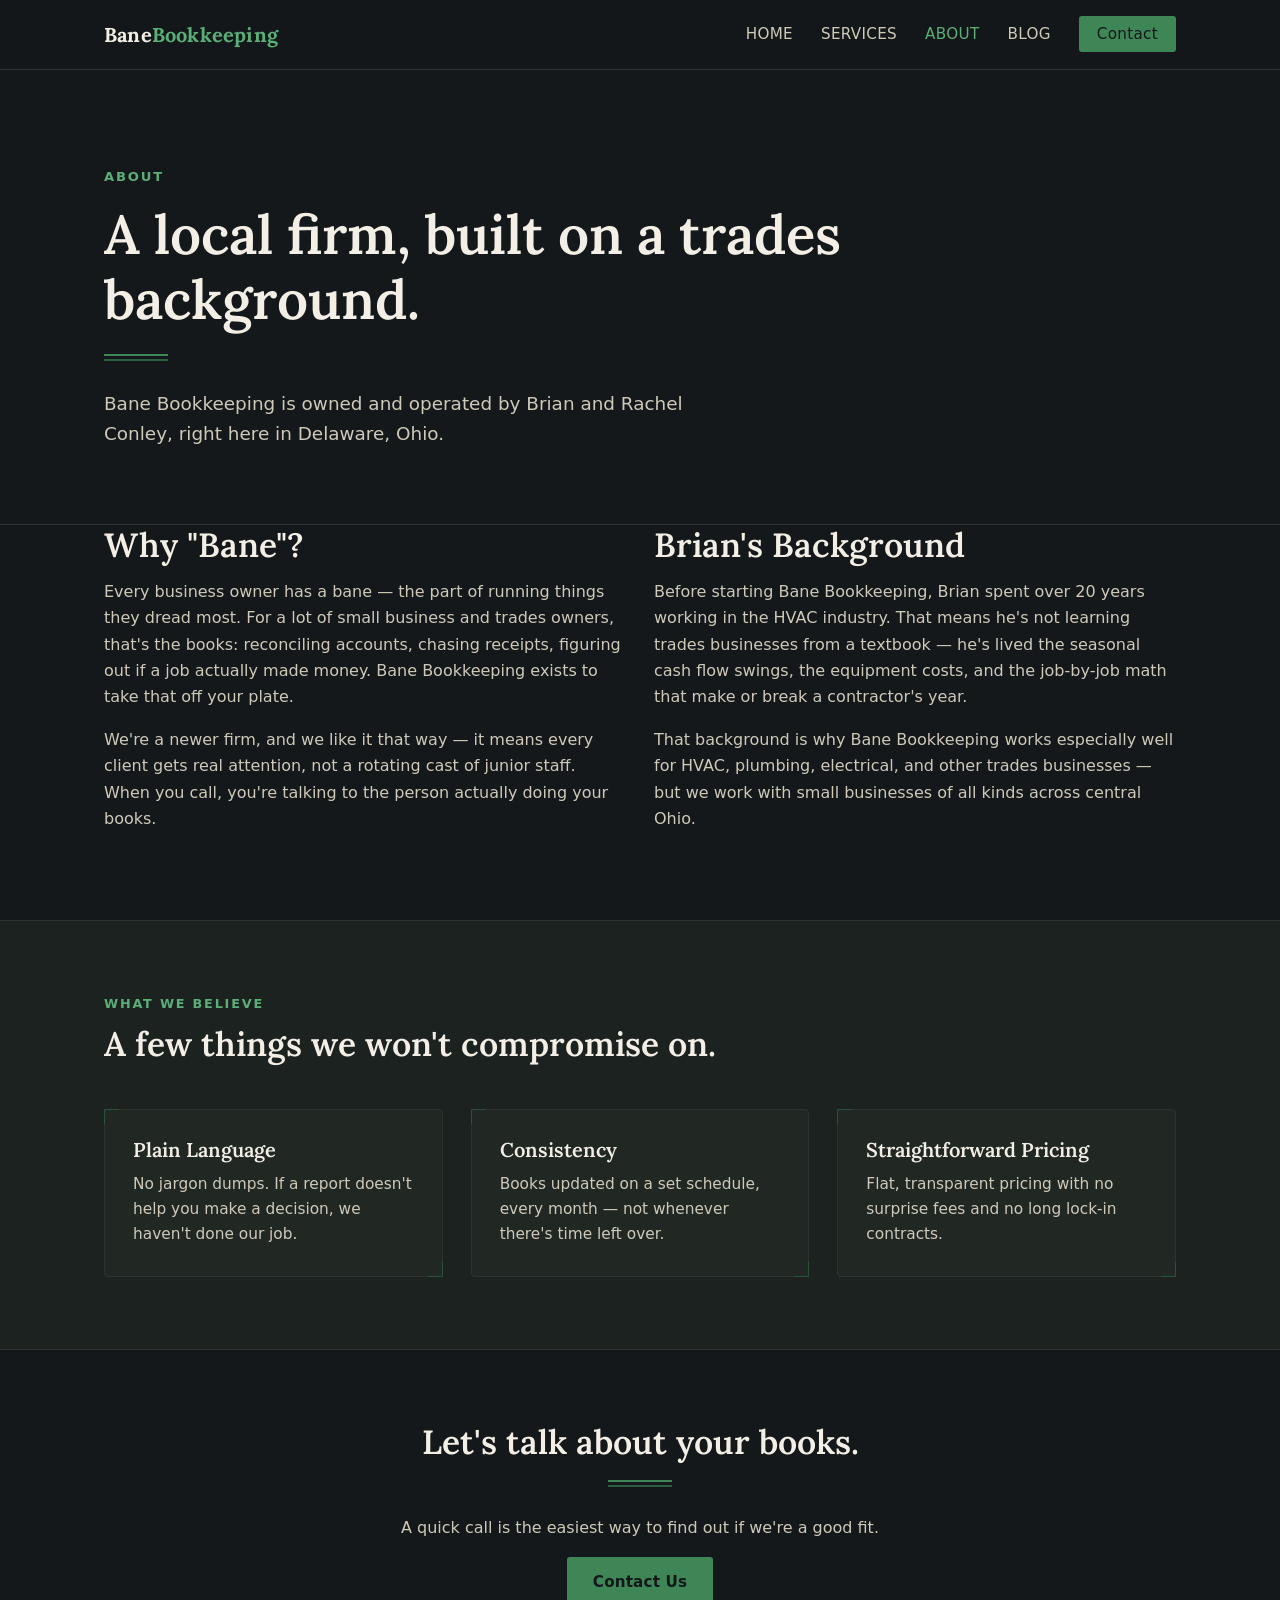
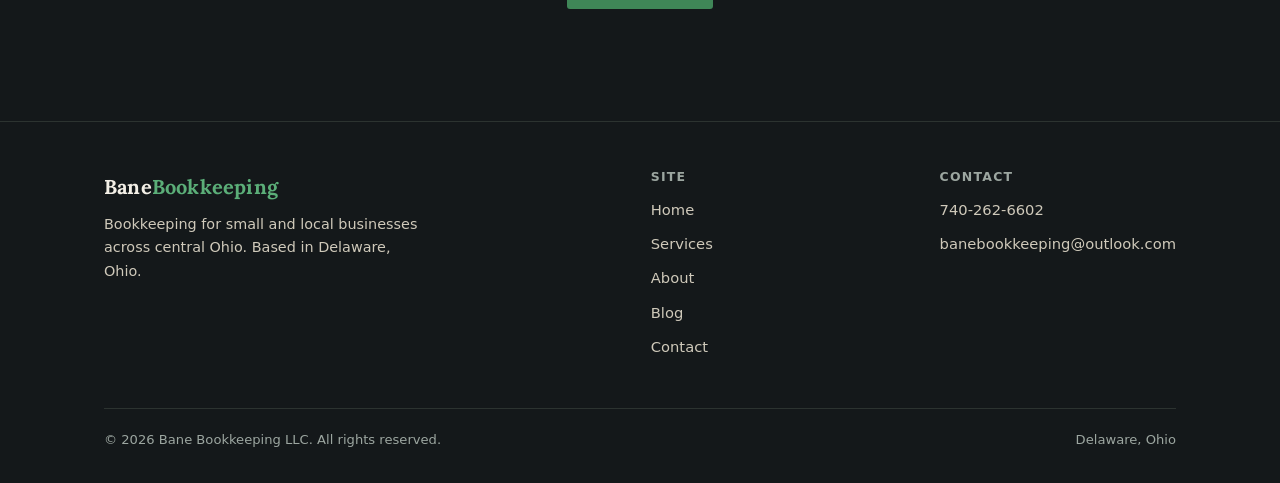
==== about.html @ 579a9846 "Add files via upload" ====
<!DOCTYPE html>
<html lang="en">
<head>
<meta charset="UTF-8">
<meta name="viewport" content="width=device-width, initial-scale=1.0">
<title>About | Bane Bookkeeping</title>
<meta name="description" content="Bane Bookkeeping is owned and operated by Brian and Rachel Conley, based in Delaware, Ohio, serving small businesses and trades across central Ohio.">
<link rel="stylesheet" href="styles.css">
</head>
<body>

<header class="site-header">
  <div class="nav-inner">
    <a href="index.html" class="brand">Bane<span>Bookkeeping</span></a>
    <nav class="main-nav" aria-label="Primary">
      <ul>
        <li><a href="index.html">Home</a></li>
        <li><a href="services.html">Services</a></li>
        <li><a href="about.html" aria-current="page">About</a></li>
        <li><a href="blog.html">Blog</a></li>
        <li><a href="contact.html" class="nav-cta">Contact</a></li>
      </ul>
    </nav>
    <button class="menu-toggle" aria-label="Toggle menu" aria-expanded="false">☰</button>
  </div>
</header>

<main>

  <section class="hero" style="padding-bottom:56px;">
    <div class="wrap">
      <div class="eyebrow">About</div>
      <h1>A local firm, built on a trades background.</h1>
      <div class="ledger-rule"><span></span><span></span></div>
      <p class="lede">Bane Bookkeeping is owned and operated by Brian and Rachel Conley, right here in Delaware, Ohio.</p>
    </div>
  </section>

  <section style="padding-top:0;">
    <div class="wrap">
      <div class="grid grid-2">
        <div>
          <h2>Why "Bane"?</h2>
          <p>Every business owner has a bane — the part of running things they dread most. For a lot of small business and trades owners, that's the books: reconciling accounts, chasing receipts, figuring out if a job actually made money. Bane Bookkeeping exists to take that off your plate.</p>
          <p>We're a newer firm, and we like it that way — it means every client gets real attention, not a rotating cast of junior staff. When you call, you're talking to the person actually doing your books.</p>
        </div>
        <div>
          <h2>Brian's Background</h2>
          <p>Before starting Bane Bookkeeping, Brian spent over 20 years working in the HVAC industry. That means he's not learning trades businesses from a textbook — he's lived the seasonal cash flow swings, the equipment costs, and the job-by-job math that make or break a contractor's year.</p>
          <p>That background is why Bane Bookkeeping works especially well for HVAC, plumbing, electrical, and other trades businesses — but we work with small businesses of all kinds across central Ohio.</p>
        </div>
      </div>
    </div>
  </section>

  <section class="alt">
    <div class="wrap">
      <div class="section-head">
        <div class="eyebrow">What We Believe</div>
        <h2>A few things we won't compromise on.</h2>
      </div>
      <div class="grid grid-3">
        <div class="card tick-frame">
          <h3>Plain Language</h3>
          <p>No jargon dumps. If a report doesn't help you make a decision, we haven't done our job.</p>
        </div>
        <div class="card tick-frame">
          <h3>Consistency</h3>
          <p>Books updated on a set schedule, every month — not whenever there's time left over.</p>
        </div>
        <div class="card tick-frame">
          <h3>Straightforward Pricing</h3>
          <p>Flat, transparent pricing with no surprise fees and no long lock-in contracts.</p>
        </div>
      </div>
    </div>
  </section>

  <section class="cta-band">
    <div class="wrap">
      <h2>Let's talk about your books.</h2>
      <div class="ledger-rule center"><span></span><span></span></div>
      <p>A quick call is the easiest way to find out if we're a good fit.</p>
      <a href="contact.html" class="btn btn-primary">Contact Us</a>
    </div>
  </section>

</main>

<footer class="site-footer">
  <div class="wrap">
    <div class="footer-inner">
      <div class="footer-brand">
        <a href="index.html" class="brand">Bane<span>Bookkeeping</span></a>
        <p>Bookkeeping for small and local businesses across central Ohio. Based in Delaware, Ohio.</p>
      </div>
      <div class="footer-col">
        <h4>Site</h4>
        <ul>
          <li><a href="index.html">Home</a></li>
          <li><a href="services.html">Services</a></li>
          <li><a href="about.html">About</a></li>
          <li><a href="blog.html">Blog</a></li>
          <li><a href="contact.html">Contact</a></li>
        </ul>
      </div>
      <div class="footer-col">
        <h4>Contact</h4>
        <ul>
          <li><a href="tel:7402626602">740-262-6602</a></li>
          <li><a href="mailto:banebookkeeping@outlook.com">banebookkeeping@outlook.com</a></li>
        </ul>
      </div>
    </div>
    <div class="footer-bottom">
      <span>&copy; 2026 Bane Bookkeeping LLC. All rights reserved.</span>
      <span>Delaware, Ohio</span>
    </div>
  </div>
</footer>

<script src="nav.js"></script>
</body>
</html>
---- styles.css ----
/* ===========================================================
   Bane Bookkeeping — Design System
   =========================================================== */

@import url('https://fonts.googleapis.com/css2?family=Lora:ital,wght@0,400;0,500;0,600;0,700;1,400&display=swap');

:root {
  /* Color */
  --bg: #14181a;
  --bg-panel: #1c2220;
  --bg-panel-raised: #212824;
  --line: #2c3330;
  --green: #3f8657;
  --green-bright: #5bae78;
  --green-dim: #2c5f3f;
  --cream: #f3efe6;
  --cream-dim: #cfc9ba;
  --muted: #9ca6a0;

  /* Type */
  --font-display: 'Lora', Georgia, 'Times New Roman', serif;
  --font-body: 'DejaVu Sans', 'Verdana', 'Helvetica Neue', Arial, sans-serif;

  /* Layout */
  --max-width: 1120px;
  --gutter: 24px;
}

* { box-sizing: border-box; }

html {
  scroll-behavior: smooth;
}

body {
  margin: 0;
  background: var(--bg);
  color: var(--cream);
  font-family: var(--font-body);
  font-size: 16px;
  line-height: 1.65;
  -webkit-font-smoothing: antialiased;
}

h1, h2, h3, h4 {
  font-family: var(--font-display);
  color: var(--cream);
  margin: 0 0 0.4em;
  line-height: 1.2;
  font-weight: 600;
}

h1 { font-size: clamp(2.1rem, 4.5vw, 3.4rem); }
h2 { font-size: clamp(1.5rem, 2.8vw, 2.1rem); }
h3 { font-size: 1.25rem; }

p { margin: 0 0 1em; color: var(--cream-dim); }

a { color: var(--green-bright); text-decoration: none; }
a:hover { text-decoration: underline; }

a:focus-visible,
button:focus-visible {
  outline: 2px solid var(--green-bright);
  outline-offset: 3px;
}

img { max-width: 100%; display: block; }

.wrap {
  max-width: var(--max-width);
  margin: 0 auto;
  padding: 0 var(--gutter);
}

/* ---------- Ledger rule (signature divider) ---------- */
.ledger-rule {
  display: flex;
  flex-direction: column;
  gap: 3px;
  width: 64px;
  margin: 18px 0 28px;
}
.ledger-rule span {
  display: block;
  height: 2px;
  background: var(--green);
}
.ledger-rule span:last-child { background: var(--green-dim); }

.ledger-rule.center { margin-left: auto; margin-right: auto; }

/* ---------- Corner ticks (signature motif) ---------- */
.tick-frame {
  position: relative;
}
.tick-frame::before,
.tick-frame::after {
  content: "";
  position: absolute;
  width: 14px;
  height: 14px;
  border: 1px solid var(--green-dim);
  opacity: 0.7;
}
.tick-frame::before { top: -1px; left: -1px; border-right: none; border-bottom: none; }
.tick-frame::after { bottom: -1px; right: -1px; border-left: none; border-top: none; }

/* ---------- Header / Nav ---------- */
header.site-header {
  border-bottom: 1px solid var(--line);
  position: sticky;
  top: 0;
  z-index: 50;
  background: rgba(20, 24, 26, 0.92);
  backdrop-filter: blur(6px);
  z-index: 50;
}
.nav-inner {
  display: flex;
  align-items: center;
  justify-content: space-between;
  padding: 18px var(--gutter);
  max-width: var(--max-width);
  margin: 0 auto;
  position: relative;
}
.brand {
  font-family: var(--font-display);
  font-weight: 700;
  font-size: 1.25rem;
  color: var(--cream);
  letter-spacing: 0.01em;
}
.brand span { color: var(--green-bright); }
.brand:hover { text-decoration: none; }

nav.main-nav ul {
  list-style: none;
  display: flex;
  gap: 28px;
  margin: 0;
  padding: 0;
}
nav.main-nav a {
  color: var(--cream-dim);
  font-size: 0.95rem;
  letter-spacing: 0.02em;
  text-transform: uppercase;
  font-weight: 500;
}
nav.main-nav a:hover,
nav.main-nav a[aria-current="page"] {
  color: var(--green-bright);
  text-decoration: none;
}

.nav-cta {
  background: var(--green);
  color: var(--bg) !important;
  padding: 9px 18px;
  border-radius: 3px;
  font-weight: 600;
  text-transform: none !important;
}
.nav-cta:hover { background: var(--green-bright); text-decoration: none; }

.menu-toggle {
  display: none;
  background: none;
  border: 1px solid var(--line);
  color: var(--cream);
  padding: 8px 12px;
  font-size: 1.1rem;
  border-radius: 3px;
}

/* ---------- Hero ---------- */
.hero {
  padding: 96px 0 80px;
  border-bottom: 1px solid var(--line);
}
.hero .eyebrow {
  color: var(--green-bright);
  text-transform: uppercase;
  letter-spacing: 0.14em;
  font-size: 0.82rem;
  font-weight: 600;
  margin-bottom: 14px;
}
.hero h1 { max-width: 780px; }
.hero .lede {
  max-width: 620px;
  font-size: 1.15rem;
  color: var(--cream-dim);
}
.hero-actions {
  display: flex;
  gap: 16px;
  margin-top: 32px;
  flex-wrap: wrap;
}

.btn {
  display: inline-block;
  padding: 13px 26px;
  border-radius: 3px;
  font-weight: 600;
  font-size: 0.95rem;
  letter-spacing: 0.01em;
}
.btn-primary {
  background: var(--green);
  color: var(--bg);
}
.btn-primary:hover { background: var(--green-bright); text-decoration: none; }
.btn-ghost {
  border: 1px solid var(--line);
  color: var(--cream);
}
.btn-ghost:hover { border-color: var(--green); color: var(--green-bright); text-decoration: none; }

/* ---------- Sections ---------- */
section { padding: 72px 0; }
section.alt { background: var(--bg-panel); border-top: 1px solid var(--line); border-bottom: 1px solid var(--line); }

.section-head { max-width: 640px; margin-bottom: 44px; }
.section-head .eyebrow {
  color: var(--green-bright);
  text-transform: uppercase;
  letter-spacing: 0.14em;
  font-size: 0.8rem;
  font-weight: 600;
  margin-bottom: 10px;
}

.grid {
  display: grid;
  gap: 28px;
}
.grid-2 { grid-template-columns: repeat(2, 1fr); }
.grid-3 { grid-template-columns: repeat(3, 1fr); }

.card {
  background: var(--bg-panel-raised);
  border: 1px solid var(--line);
  padding: 28px;
  border-radius: 4px;
}
.card h3 { margin-bottom: 10px; }
.card p { margin-bottom: 0; font-size: 0.96rem; }
.card .tick-frame { padding: 0; }

.service-num {
  font-family: var(--font-display);
  color: var(--green-dim);
  font-size: 0.85rem;
  letter-spacing: 0.08em;
  margin-bottom: 10px;
  display: block;
}

/* ---------- Differentiator strip ---------- */
.strip {
  display: flex;
  gap: 40px;
  align-items: flex-start;
  padding: 40px;
  background: var(--bg-panel-raised);
  border: 1px solid var(--line);
  border-radius: 4px;
}
.strip .years {
  font-family: var(--font-display);
  font-size: 3rem;
  color: var(--green-bright);
  line-height: 1;
  white-space: nowrap;
}
.strip .years small {
  display: block;
  font-size: 0.85rem;
  color: var(--muted);
  font-family: var(--font-body);
  text-transform: uppercase;
  letter-spacing: 0.1em;
  margin-top: 6px;
}

/* ---------- Footer ---------- */
footer.site-footer {
  border-top: 1px solid var(--line);
  padding: 48px 0 32px;
  margin-top: 40px;
}
.footer-inner {
  display: flex;
  justify-content: space-between;
  gap: 32px;
  flex-wrap: wrap;
}
.footer-brand .brand { display: inline-block; margin-bottom: 10px; }
.footer-brand p { font-size: 0.9rem; max-width: 320px; }
.footer-col h4 {
  font-family: var(--font-body);
  text-transform: uppercase;
  letter-spacing: 0.1em;
  font-size: 0.78rem;
  color: var(--muted);
  margin-bottom: 12px;
}
.footer-col ul { list-style: none; margin: 0; padding: 0; }
.footer-col li { margin-bottom: 8px; }
.footer-col a { color: var(--cream-dim); font-size: 0.92rem; }
.footer-bottom {
  margin-top: 40px;
  padding-top: 20px;
  border-top: 1px solid var(--line);
  font-size: 0.82rem;
  color: var(--muted);
  display: flex;
  justify-content: space-between;
  flex-wrap: wrap;
  gap: 10px;
}

/* ---------- Forms (Contact) ---------- */
.field { margin-bottom: 20px; }
.field label {
  display: block;
  font-size: 0.85rem;
  text-transform: uppercase;
  letter-spacing: 0.08em;
  color: var(--muted);
  margin-bottom: 8px;
}
.field input,
.field textarea {
  width: 100%;
  background: var(--bg-panel);
  border: 1px solid var(--line);
  color: var(--cream);
  padding: 12px 14px;
  border-radius: 3px;
  font-family: var(--font-body);
  font-size: 0.98rem;
}
.field input:focus,
.field textarea:focus {
  outline: none;
  border-color: var(--green);
}
.field textarea { min-height: 140px; resize: vertical; }

/* ---------- Contact info list ---------- */
.contact-list { list-style: none; margin: 0; padding: 0; }
.contact-list li {
  padding: 16px 0;
  border-bottom: 1px solid var(--line);
}
.contact-list li:first-child { padding-top: 0; }
.contact-list .label {
  display: block;
  font-size: 0.78rem;
  text-transform: uppercase;
  letter-spacing: 0.1em;
  color: var(--green-bright);
  margin-bottom: 4px;
}
.contact-list a, .contact-list span.value { color: var(--cream); font-size: 1.05rem; }

/* ---------- Blog ---------- */
.post-list { display: flex; flex-direction: column; }
.post-row {
  display: grid;
  grid-template-columns: 140px 1fr;
  gap: 28px;
  padding: 28px 0;
  border-bottom: 1px solid var(--line);
}
.post-row:first-child { padding-top: 0; }
.post-date {
  font-family: var(--font-display);
  color: var(--muted);
  font-size: 0.9rem;
  padding-top: 4px;
}
.post-row h3 { margin-bottom: 8px; }
.post-row h3 a { color: var(--cream); }
.post-row h3 a:hover { color: var(--green-bright); text-decoration: none; }
.post-tag {
  display: inline-block;
  font-size: 0.72rem;
  text-transform: uppercase;
  letter-spacing: 0.08em;
  color: var(--green-bright);
  border: 1px solid var(--green-dim);
  padding: 3px 9px;
  border-radius: 20px;
  margin-bottom: 10px;
}

article.post-body { max-width: 700px; }
article.post-body h2 { margin-top: 1.6em; }
article.post-body p { color: var(--cream-dim); }

/* ---------- CTA band ---------- */
.cta-band {
  text-align: center;
  padding: 72px 0;
}
.cta-band h2 { margin-bottom: 12px; }
.cta-band p { max-width: 520px; margin-left: auto; margin-right: auto; }
.cta-band .ledger-rule { margin-left: auto; margin-right: auto; }

/* ---------- Responsive ---------- */
@media (max-width: 860px) {
  .grid-3 { grid-template-columns: 1fr 1fr; }
  .strip { flex-direction: column; gap: 16px; }
}

@media (max-width: 680px) {
  nav.main-nav { display: none; }
  nav.main-nav.open {
    display: block;
    position: absolute;
    top: 100%;
    left: 0;
    right: 0;
    background: var(--bg-panel);
    border-bottom: 1px solid var(--line);
    padding: 20px var(--gutter);
  }
  nav.main-nav.open ul { flex-direction: column; gap: 18px; }
  .menu-toggle { display: inline-block; }
  .grid-2, .grid-3 { grid-template-columns: 1fr; }
  .footer-inner { flex-direction: column; }
  .post-row { grid-template-columns: 1fr; gap: 6px; }
  .hero { padding: 64px 0 56px; }
  section { padding: 52px 0; }
}

@media (prefers-reduced-motion: reduce) {
  html { scroll-behavior: auto; }
}
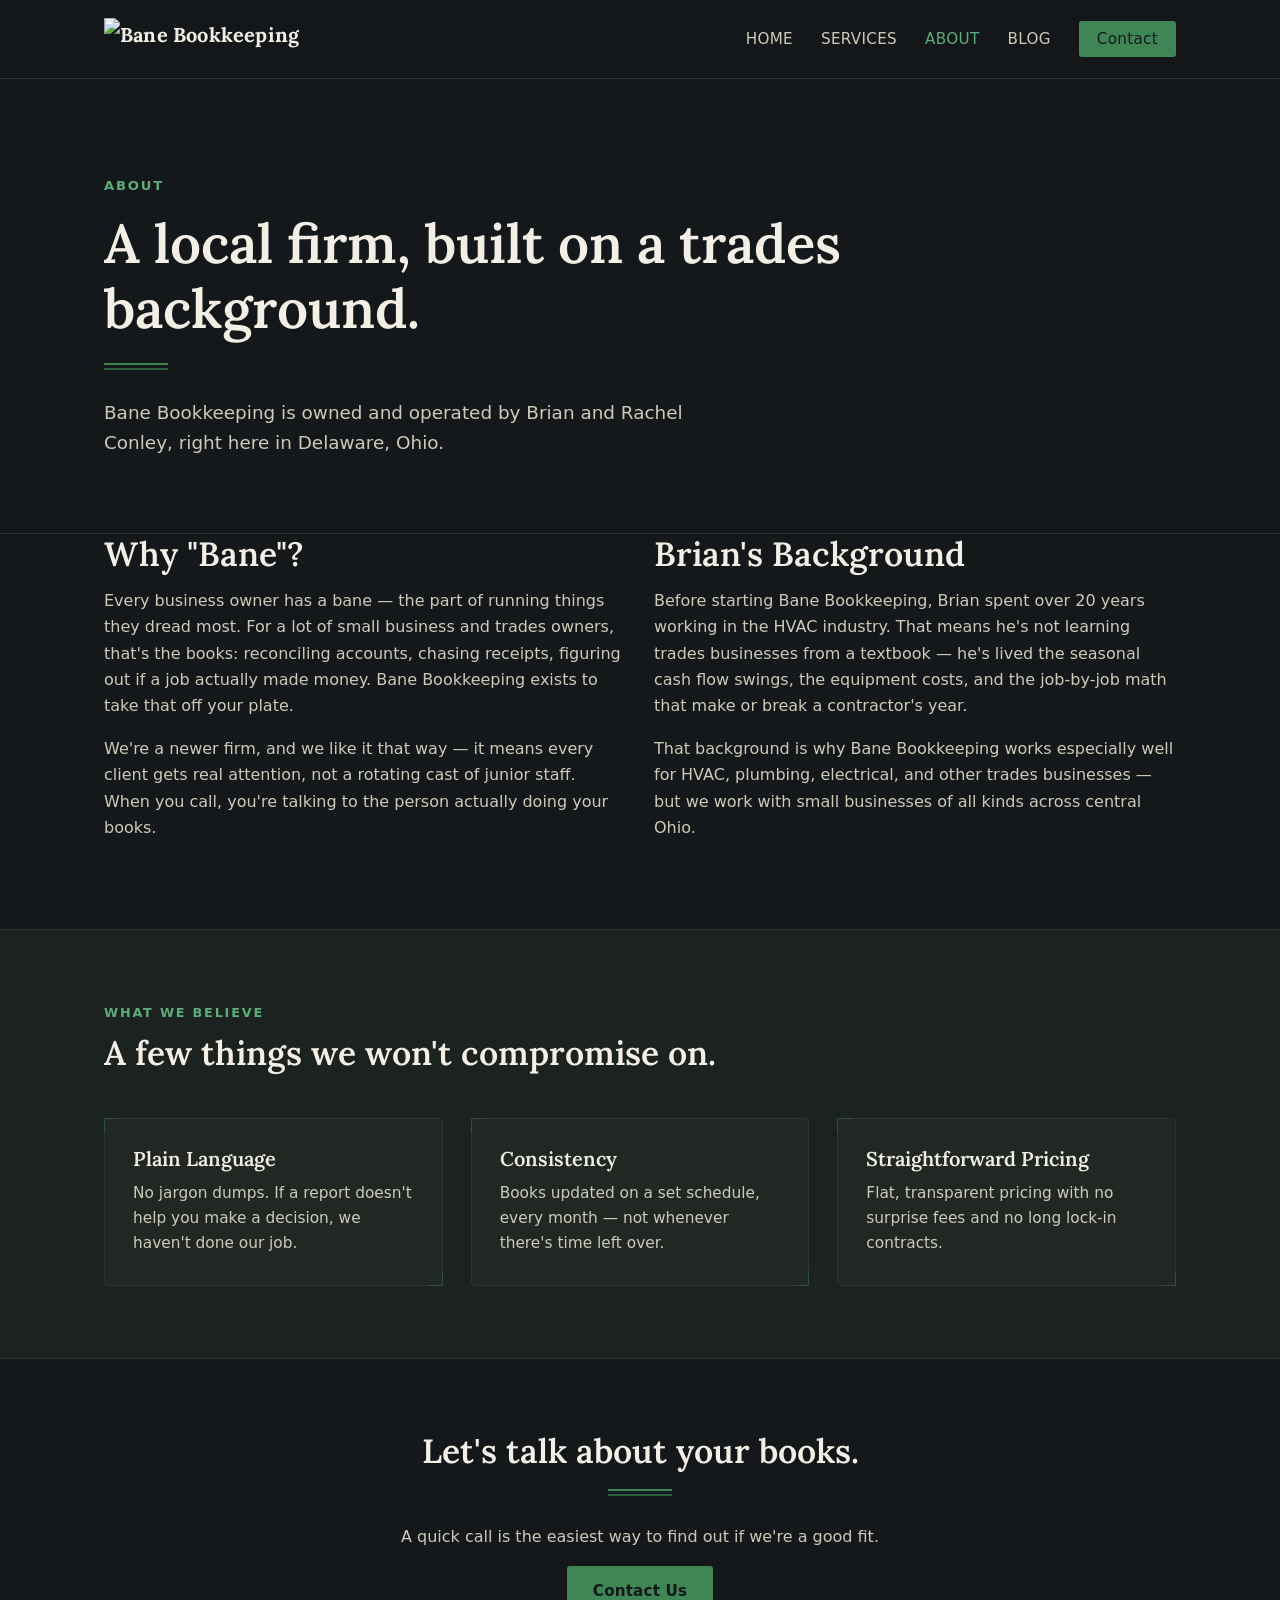
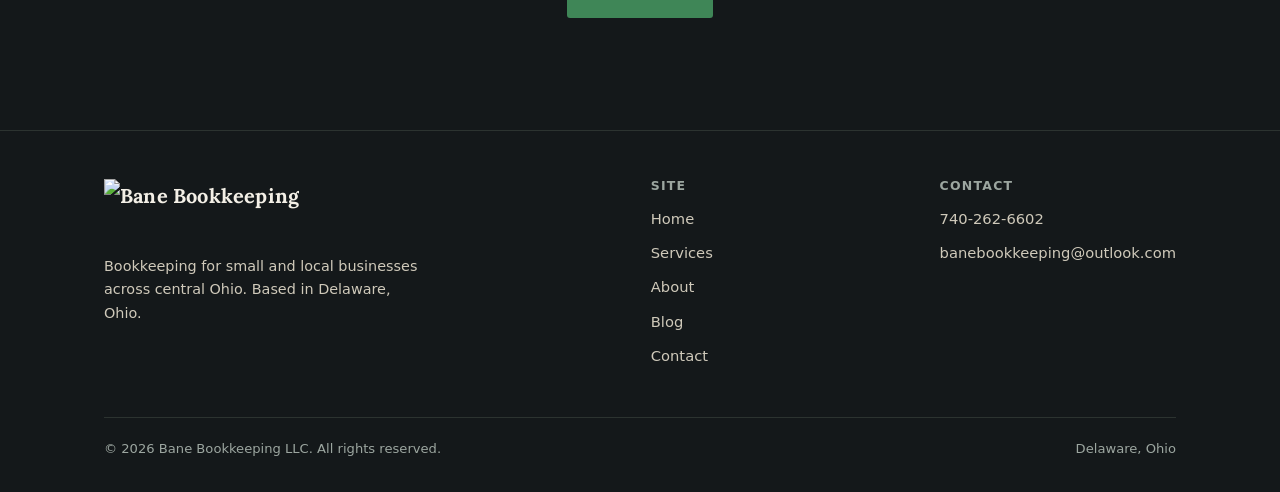
==== commit fe2c09e8: "Add files via upload" ====
--- a/about.html
+++ b/about.html
@@ -11,7 +11,7 @@
 
 <header class="site-header">
   <div class="nav-inner">
-    <a href="index.html" class="brand">Bane<span>Bookkeeping</span></a>
+    <a href="index.html" class="brand"><img src="assets/bane-logo.png" alt="Bane Bookkeeping" class="brand-logo"></a>
     <nav class="main-nav" aria-label="Primary">
       <ul>
         <li><a href="index.html">Home</a></li>
@@ -91,7 +91,7 @@
   <div class="wrap">
     <div class="footer-inner">
       <div class="footer-brand">
-        <a href="index.html" class="brand">Bane<span>Bookkeeping</span></a>
+        <a href="index.html" class="brand"><img src="assets/bane-logo.png" alt="Bane Bookkeeping" class="brand-logo"></a>
         <p>Bookkeeping for small and local businesses across central Ohio. Based in Delaware, Ohio.</p>
       </div>
       <div class="footer-col">
--- a/styles.css
+++ b/styles.css
@@ -131,9 +131,19 @@
   font-size: 1.25rem;
   color: var(--cream);
   letter-spacing: 0.01em;
+  display: inline-flex;
+  align-items: center;
 }
 .brand span { color: var(--green-bright); }
 .brand:hover { text-decoration: none; }
+
+.brand-logo {
+  height: 42px;
+  width: auto;
+  display: block;
+}
+
+.footer-brand .brand-logo { height: 54px; margin-bottom: 12px; }
 
 nav.main-nav ul {
   list-style: none;
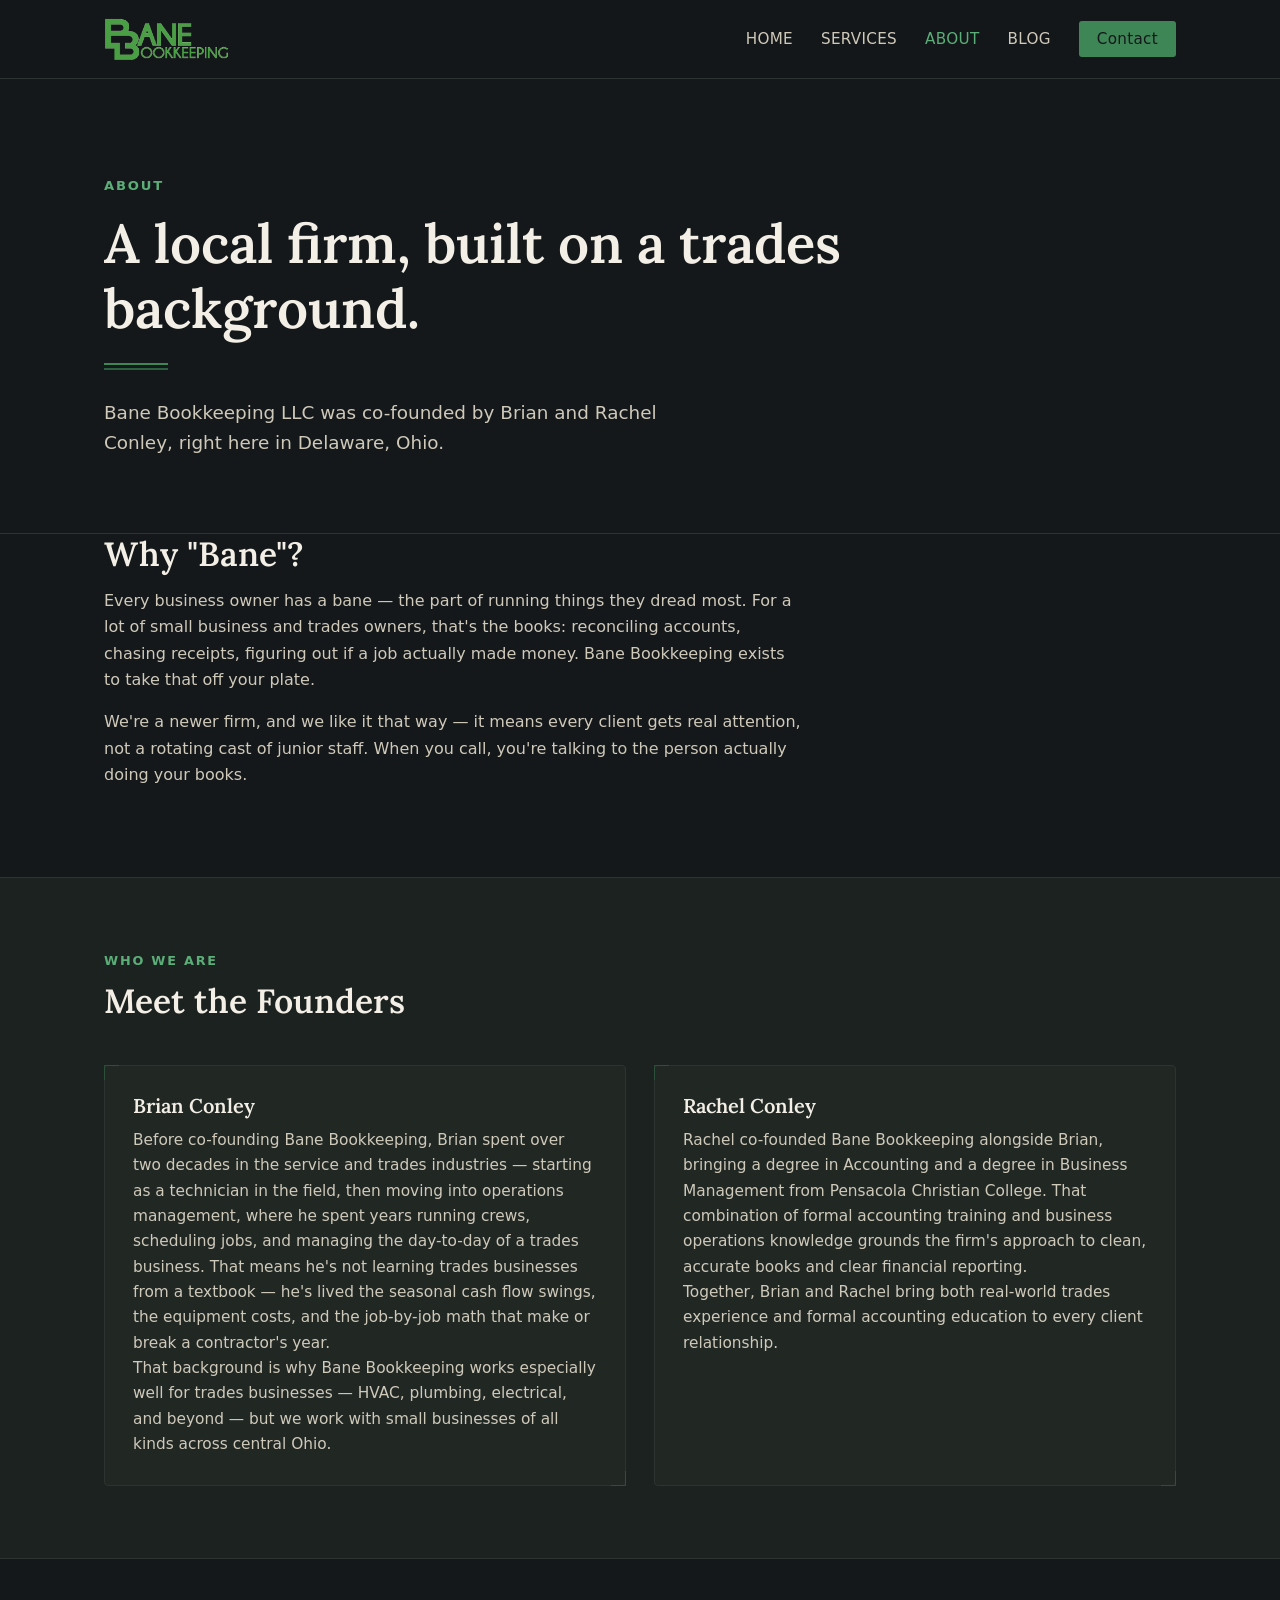
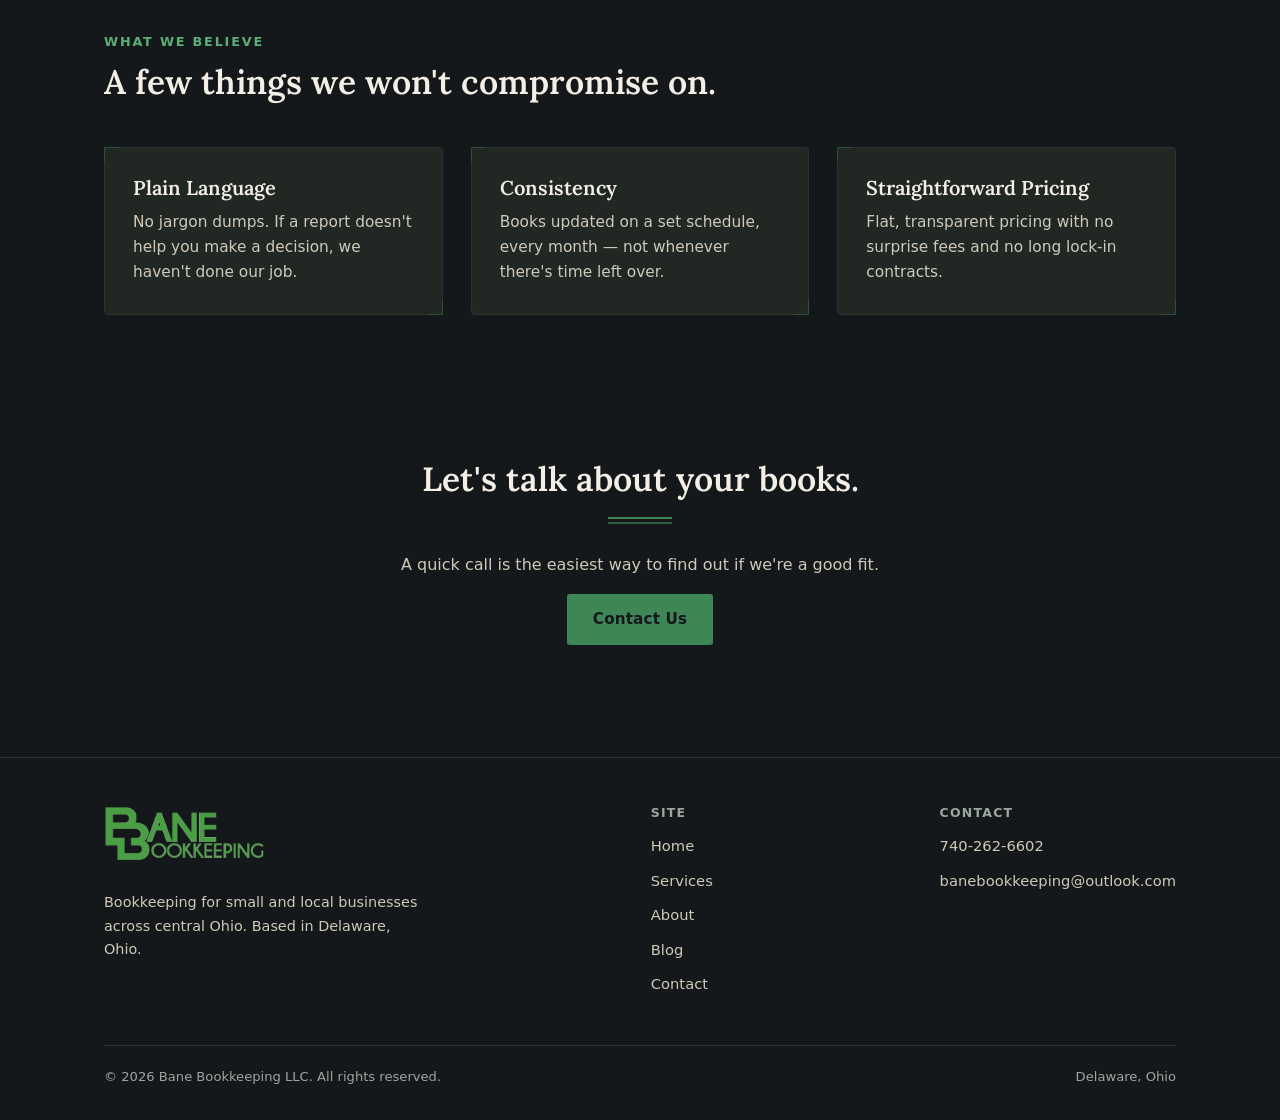
==== commit 495e7610: "Add files via upload" ====
--- a/about.html
+++ b/about.html
@@ -4,7 +4,7 @@
 <meta charset="UTF-8">
 <meta name="viewport" content="width=device-width, initial-scale=1.0">
 <title>About | Bane Bookkeeping</title>
-<meta name="description" content="Bane Bookkeeping is owned and operated by Brian and Rachel Conley, based in Delaware, Ohio, serving small businesses and trades across central Ohio.">
+<meta name="description" content="Bane Bookkeeping was co-founded by Brian and Rachel Conley, based in Delaware, Ohio, serving small businesses and trades across central Ohio.">
 <link rel="stylesheet" href="styles.css">
 </head>
 <body>
@@ -32,28 +32,43 @@
       <div class="eyebrow">About</div>
       <h1>A local firm, built on a trades background.</h1>
       <div class="ledger-rule"><span></span><span></span></div>
-      <p class="lede">Bane Bookkeeping is owned and operated by Brian and Rachel Conley, right here in Delaware, Ohio.</p>
+      <p class="lede">Bane Bookkeeping LLC was co-founded by Brian and Rachel Conley, right here in Delaware, Ohio.</p>
     </div>
   </section>
 
   <section style="padding-top:0;">
     <div class="wrap">
+      <div style="max-width:700px;">
+        <h2>Why "Bane"?</h2>
+        <p>Every business owner has a bane — the part of running things they dread most. For a lot of small business and trades owners, that's the books: reconciling accounts, chasing receipts, figuring out if a job actually made money. Bane Bookkeeping exists to take that off your plate.</p>
+        <p>We're a newer firm, and we like it that way — it means every client gets real attention, not a rotating cast of junior staff. When you call, you're talking to the person actually doing your books.</p>
+      </div>
+    </div>
+  </section>
+
+  <section class="alt">
+    <div class="wrap">
+      <div class="section-head">
+        <div class="eyebrow">Who We Are</div>
+        <h2>Meet the Founders</h2>
+      </div>
       <div class="grid grid-2">
-        <div>
-          <h2>Why "Bane"?</h2>
-          <p>Every business owner has a bane — the part of running things they dread most. For a lot of small business and trades owners, that's the books: reconciling accounts, chasing receipts, figuring out if a job actually made money. Bane Bookkeeping exists to take that off your plate.</p>
-          <p>We're a newer firm, and we like it that way — it means every client gets real attention, not a rotating cast of junior staff. When you call, you're talking to the person actually doing your books.</p>
+        <div class="card tick-frame">
+          <h3>Brian Conley</h3>
+          <p>Before co-founding Bane Bookkeeping, Brian spent over two decades in the service and trades industries — starting as a technician in the field, then moving into operations management, where he spent years running crews, scheduling jobs, and managing the day-to-day of a trades business. That means he's not learning trades businesses from a textbook — he's lived the seasonal cash flow swings, the equipment costs, and the job-by-job math that make or break a contractor's year.</p>
+          <p style="margin-bottom:0;">That background is why Bane Bookkeeping works especially well for trades businesses — HVAC, plumbing, electrical, and beyond — but we work with small businesses of all kinds across central Ohio.</p>
         </div>
-        <div>
-          <h2>Brian's Background</h2>
-          <p>Before starting Bane Bookkeeping, Brian spent over 20 years working in the HVAC industry. That means he's not learning trades businesses from a textbook — he's lived the seasonal cash flow swings, the equipment costs, and the job-by-job math that make or break a contractor's year.</p>
-          <p>That background is why Bane Bookkeeping works especially well for HVAC, plumbing, electrical, and other trades businesses — but we work with small businesses of all kinds across central Ohio.</p>
+        <div class="card tick-frame">
+          <h3>Rachel Conley</h3>
+          <p>Rachel co-founded Bane Bookkeeping alongside Brian, bringing a degree in Accounting and a degree in Business Management from Pensacola Christian College. That combination of formal accounting training and business operations knowledge grounds the firm's approach to clean, accurate books and clear financial reporting.</p>
+          <p style="margin-bottom:0;">Together, Brian and Rachel bring both real-world trades experience and formal accounting education to every client relationship.</p>
         </div>
       </div>
     </div>
   </section>
 
-  <section class="alt">
+
+  <section>
     <div class="wrap">
       <div class="section-head">
         <div class="eyebrow">What We Believe</div>
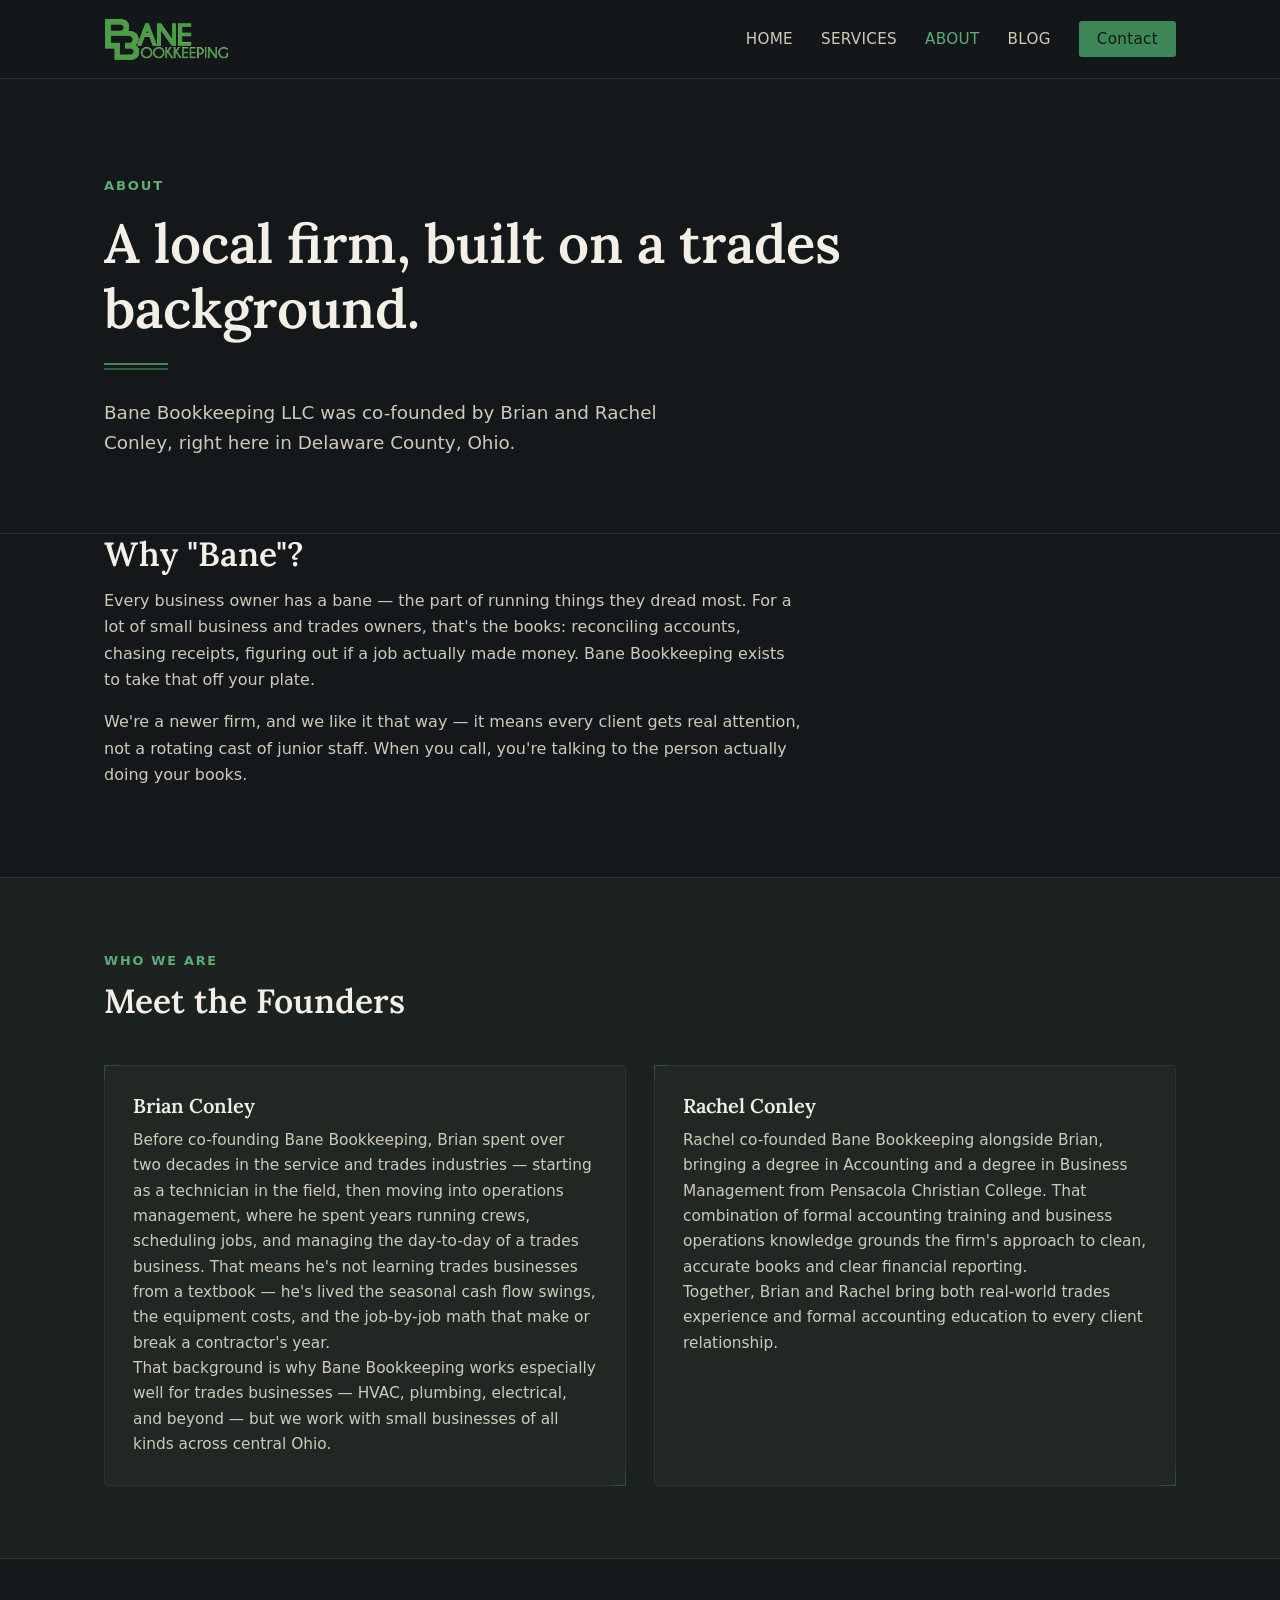
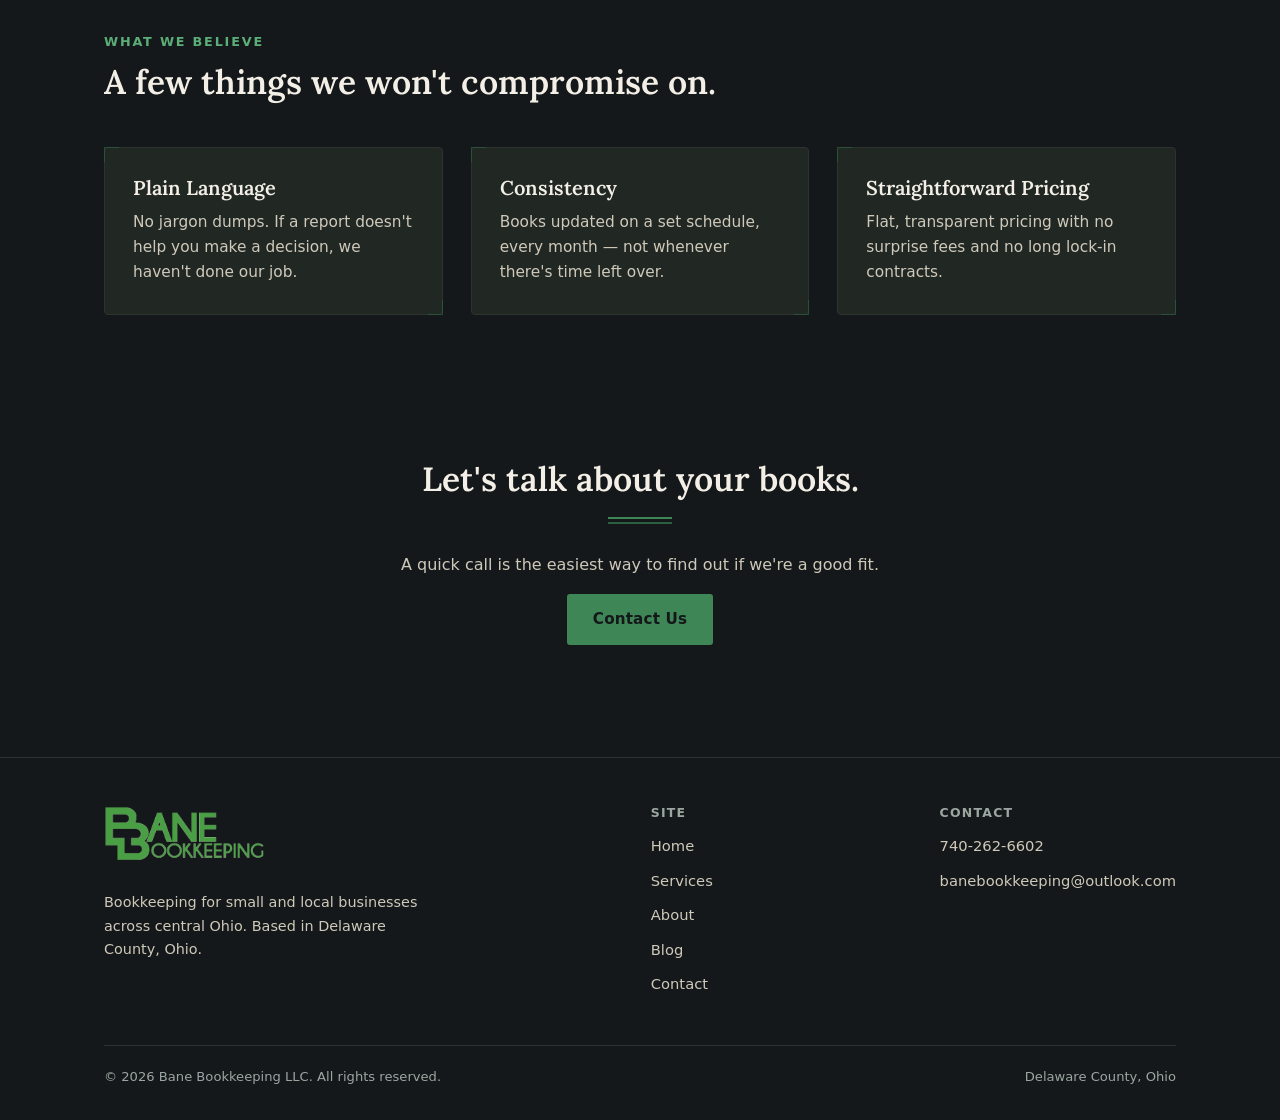
==== commit a97b10ec: "Add files via upload" ====
--- a/about.html
+++ b/about.html
@@ -4,7 +4,7 @@
 <meta charset="UTF-8">
 <meta name="viewport" content="width=device-width, initial-scale=1.0">
 <title>About | Bane Bookkeeping</title>
-<meta name="description" content="Bane Bookkeeping was co-founded by Brian and Rachel Conley, based in Delaware, Ohio, serving small businesses and trades across central Ohio.">
+<meta name="description" content="Bane Bookkeeping was co-founded by Brian and Rachel Conley, based in Delaware County, Ohio, serving small businesses and trades across central Ohio.">
 <link rel="stylesheet" href="styles.css">
 </head>
 <body>
@@ -32,7 +32,7 @@
       <div class="eyebrow">About</div>
       <h1>A local firm, built on a trades background.</h1>
       <div class="ledger-rule"><span></span><span></span></div>
-      <p class="lede">Bane Bookkeeping LLC was co-founded by Brian and Rachel Conley, right here in Delaware, Ohio.</p>
+      <p class="lede">Bane Bookkeeping LLC was co-founded by Brian and Rachel Conley, right here in Delaware County, Ohio.</p>
     </div>
   </section>
 
@@ -107,7 +107,7 @@
     <div class="footer-inner">
       <div class="footer-brand">
         <a href="index.html" class="brand"><img src="assets/bane-logo.png" alt="Bane Bookkeeping" class="brand-logo"></a>
-        <p>Bookkeeping for small and local businesses across central Ohio. Based in Delaware, Ohio.</p>
+        <p>Bookkeeping for small and local businesses across central Ohio. Based in Delaware County, Ohio.</p>
       </div>
       <div class="footer-col">
         <h4>Site</h4>
@@ -129,7 +129,7 @@
     </div>
     <div class="footer-bottom">
       <span>&copy; 2026 Bane Bookkeeping LLC. All rights reserved.</span>
-      <span>Delaware, Ohio</span>
+      <span>Delaware County, Ohio</span>
     </div>
   </div>
 </footer>
